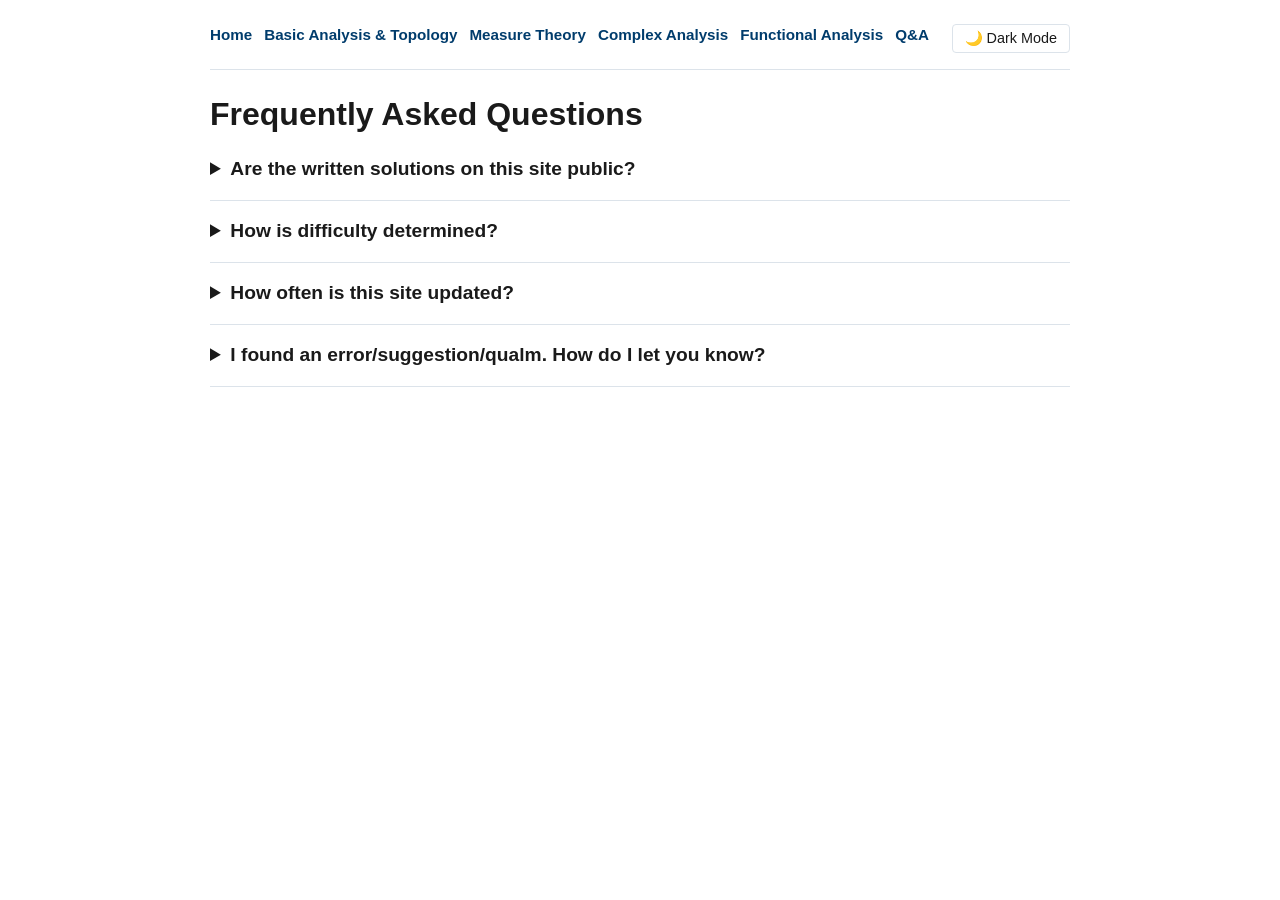
==== qa.html @ 052cbe57 "Figured out how to local host. Big commit. Added more information, addeed Q&A page, added dark mode," ====
<!DOCTYPE html>
<html lang="en">
<head>
<meta charset="UTF-8">
<title>Q&amp;A — Prelim Prep</title>
<meta name="viewport" content="width=device-width, initial-scale=1">
<link rel="stylesheet" href="assets/css/style.css">
</head>
<body>

<nav class="top-nav">
    <a href="index.html">Home</a>
    <a href="subjects/basic-analysis-topology.html">Basic Analysis &amp; Topology</a>
    <a href="subjects/measure-theory.html">Measure Theory</a>
    <a href="subjects/complex-analysis.html">Complex Analysis</a>
    <a href="subjects/functional-analysis.html">Functional Analysis</a>
    <a href="qa.html">Q&amp;A</a>
</nav>

<h1>Frequently Asked Questions</h1>

<details class="faq-item">
    <summary class="faq-question">Are the written solutions on this site public?</summary>
    <p class="faq-answer">No. Only problem statements, metadata (concepts, theorems, difficulty, author), and the tools built around them are public. Written solutions live in a private repository and are never published.</p>
</details>

<details class="faq-item">
    <summary class="faq-question">How is difficulty determined?</summary>
    <p class="faq-answer">Difficulty is obviously quite subjective. Something you may consider to be easy could be very difficult for someone else. However, for the sake of classification, I tried my best to assign difficulty in the following fashion:</p>
    <ul>
        <li>1: Extremely standard proofs or quick one-liners</li>
        <li>2: Proofs that are quick applications of a theorem or concept, or a semi-standard proof that is not too hard to remember</li>
        <li>3: Average difficulty. Probably uses a theorem or two, but applies the concepts in a standard way. Generally could be done if you encountered it for the first time. This should make up most questions</li>
        <li>4: Requires an idea that is not very obvious, is a bit long/involved, or is a long multi-step problem. Sometimes combines multiple ideas in one question, using multiple theorems/concepts</li>
        <li>5: Very long and/or requires ideas that are not clear or easy to see. Often more technically challenging, combine many different ideas, and often are proofs that would be difficult to come up with on your own without having seen it before.</li>
    </ul>
</details>

<details class="faq-item">
    <summary class="faq-question">How often is this site updated?</summary>
    <p class="faq-answer">Currently (as of September 9, 2026), I am trying to update it semi-frequently (at least once a week).</p>
</details>

<details class="faq-item">
    <summary class="faq-question">I found an error/suggestion/qualm. How do I let you know?</summary>
    <p class="faq-answer">Please email me at <a href="mailto:stgcook&ucsc.edu">stgcook&ucsc.edu</a>. Please be as specific as possible (title of the question, the line where you
            found the issue, etc.).</p>
</details>

<!--

<details class="faq-item">
    <summary class="faq-question">I found an error/suggestion/qualm. How do I let you know?</summary>

    <div class="faq-answer">
        <p>
            Let me know using the form below. Please be as specific as possible (title of the question, the line where you
            found the issue, etc.).
        </p>

        <form action="https://formspree.io/f/mvkodwba" method="POST">

            <label for="name">Name (optional)</label>
            <input type="text" id="name" name="name">

            <label for="email">Email (optional)</label>
            <input type="email" id="email" name="email">

            <label for="message">Error or suggestion</label>
            <textarea id="message" name="message" rows="6" required></textarea>

            <button type="submit">Send</button>
        </form>
    </div>
</details>

-->

<script src="assets/js/common.js"></script>

</body>
</html>
---- assets/css/style.css ----
:root {
    --bg: #ffffff;
    --panel-bg: #ffffff;
    --text: #1a1a1a;
    --text-muted: #6b7280;
    --border: #dce3ea;
    --accent: #003c6c;
    --accent-secondary: #fdc700;
    --accent-faint: #e3edf5;
    --track-bg: #eef0f3;
}

:root[data-theme="dark"] {
    --bg: #10161c;
    --panel-bg: #1a222c;
    --text: #e6eaee;
    --text-muted: #94a1ad;
    --border: #2a333d;
    --accent: #13a5dc;
    --accent-secondary: #fdc700;
    --accent-faint: #1e2a35;
    --track-bg: #202a34;
}

@media (prefers-color-scheme: dark) {
    :root:not([data-theme="light"]):not([data-theme="dark"]) {
        --bg: #10161c;
        --panel-bg: #1a222c;
        --text: #e6eaee;
        --text-muted: #94a1ad;
        --border: #2a333d;
        --accent: #13a5dc;
        --accent-secondary: #fdc700;
        --accent-faint: #1e2a35;
        --track-bg: #202a34;
    }
}

* { box-sizing: border-box; }

body {
    font-family: -apple-system, BlinkMacSystemFont, "Segoe UI", Roboto, sans-serif;
    max-width: 900px;
    margin: 0 auto;
    padding: 24px 20px 80px;
    color: var(--text);
    line-height: 1.5;
    background: var(--bg);
    transition: background-color 0.15s ease, color 0.15s ease;
}

h1, h2, h3, h4 { line-height: 1.25; }

a { color: var(--accent); }

nav.top-nav {
    display: flex;
    flex-wrap: wrap;
    gap: 12px;
    margin-bottom: 24px;
    padding-bottom: 16px;
    border-bottom: 1px solid var(--border);
}

nav.top-nav a {
    text-decoration: none;
    font-weight: 600;
    font-size: 0.95em;
}

section {
    margin-bottom: 36px;
}

/* ---------------- Checkbox filter section ---------------- */

details.filter-section {
    border: 1px solid var(--border);
    border-radius: 6px;
    padding: 10px;
    margin-bottom: 15px;
}

details.filter-section summary {
    font-weight: bold;
    cursor: pointer;
}

.filter-controls-row {
    display: flex;
    gap: 8px;
    margin: 8px 0;
    align-items: center;
}

.filter-controls-row input[type="text"] {
    flex: 1;
    box-sizing: border-box;
    padding: 4px 6px;
}

.filter-controls-row button {
    white-space: nowrap;
}

.checkbox-grid {
    display: grid;
    grid-template-columns: repeat(auto-fit, minmax(220px, 1fr));
    gap: 6px 20px;
    max-height: 220px;
    overflow-y: auto;
}

.checkbox-grid label {
    display: flex;
    align-items: center;
    gap: 6px;
    cursor: pointer;
}

/* ---------------- Bar chart ---------------- */

.bar-chart {
    display: flex;
    flex-direction: column;
    gap: 8px;
    margin-bottom: 20px;
}

.bar-row {
    display: flex;
    align-items: center;
    gap: 10px;
}

.bar-label {
    width: 240px;
    flex-shrink: 0;
    font-size: 0.85em;
    text-align: right;
    white-space: normal;
    overflow-wrap: break-word;
    line-height: 1.25;
    min-height: 2.15em;
    display: flex;
    align-items: center;
    justify-content: flex-end;
}

.bar-track {
    flex: 1;
    background-color: var(--track-bg);
    border-radius: 4px;
    overflow: hidden;
    height: 18px;
    display: flex;
}

.bar-fill {
    height: 100%;
    background-color: var(--accent);
    border-radius: 4px;
}

.bar-fill.secondary {
    background-color: var(--text-muted);
    opacity: 0.4;
}

.bar-value {
    width: 100px;
    flex-shrink: 0;
    font-size: 0.85em;
    color: var(--text-muted);
}

/* ---------------- Table ---------------- */

table {
    width: 100%;
    border-collapse: collapse;
    font-size: 0.9em;
}

th, td {
    text-align: left;
    padding: 6px 8px;
    border-bottom: 1px solid var(--border);
}

th {
    cursor: pointer;
    user-select: none;
    white-space: nowrap;
}

th:hover { color: var(--accent); }

/* ---------------- Generic form controls ---------------- */

select, input[type="number"], input[type="text"] {
    font-family: inherit;
    font-size: 0.9em;
    padding: 4px 6px;
    border: 1px solid var(--border);
    border-radius: 4px;
    background: var(--panel-bg);
    color: var(--text);
}

button {
    font-family: inherit;
    font-size: 0.9em;
    padding: 5px 12px;
    border: 1px solid var(--border);
    border-radius: 4px;
    background: var(--panel-bg);
    color: var(--text);
    cursor: pointer;
}

button:hover { background: var(--accent-faint); }

.control-row {
    display: flex;
    align-items: center;
    gap: 8px;
    margin-bottom: 12px;
}

.muted-italic {
    font-style: italic;
    color: var(--text-muted);
}

/* ---------------- Modal ---------------- */

.modal-backdrop {
    position: fixed;
    inset: 0;
    background: rgba(0,0,0,0.5);
    display: flex;
    align-items: center;
    justify-content: center;
    z-index: 1000;
}

.modal-box {
    background: var(--panel-bg);
    max-width: 800px;
    width: 92%;
    max-height: 85vh;
    overflow-y: auto;
    overflow-x: auto;
    border-radius: 8px;
    padding: 24px;
    position: relative;
}

.modal-close {
    position: absolute;
    top: 10px;
    right: 14px;
    cursor: pointer;
    font-size: 1.3em;
    background: none;
    border: none;
    color: var(--text-muted);
}

.statement-parts {
    margin: 8px 0;
}

.statement-part {
    margin: 2px 0 2px 20px;
}

.instructions-block {
    margin-top: 24px;
    padding-top: 16px;
    border-top: 1px solid var(--border);
    font-size: 0.9em;
}

.instructions-block details {
    margin-top: 8px;
}

.instructions-block ul ul {
    margin-top: 4px;
}

.modal-meta {
    font-size: 0.85em;
    color: var(--text-muted);
    margin-bottom: 12px;
}

.result-list {
    padding-left: 20px;
}

.result-list a {
    font-weight: bold;
    cursor: pointer;
}

.theme-toggle {
    margin-left: auto;
}

.faq-item {
    margin-bottom: 16px;
    border-bottom: 1px solid var(--border);
    padding-bottom: 16px;
}

.faq-question {
    font-weight: bold;
    font-size: 1.2em;
    cursor: pointer;
}

.faq-answer {
    margin: 10px 0 0;
    color: var(--text);
}
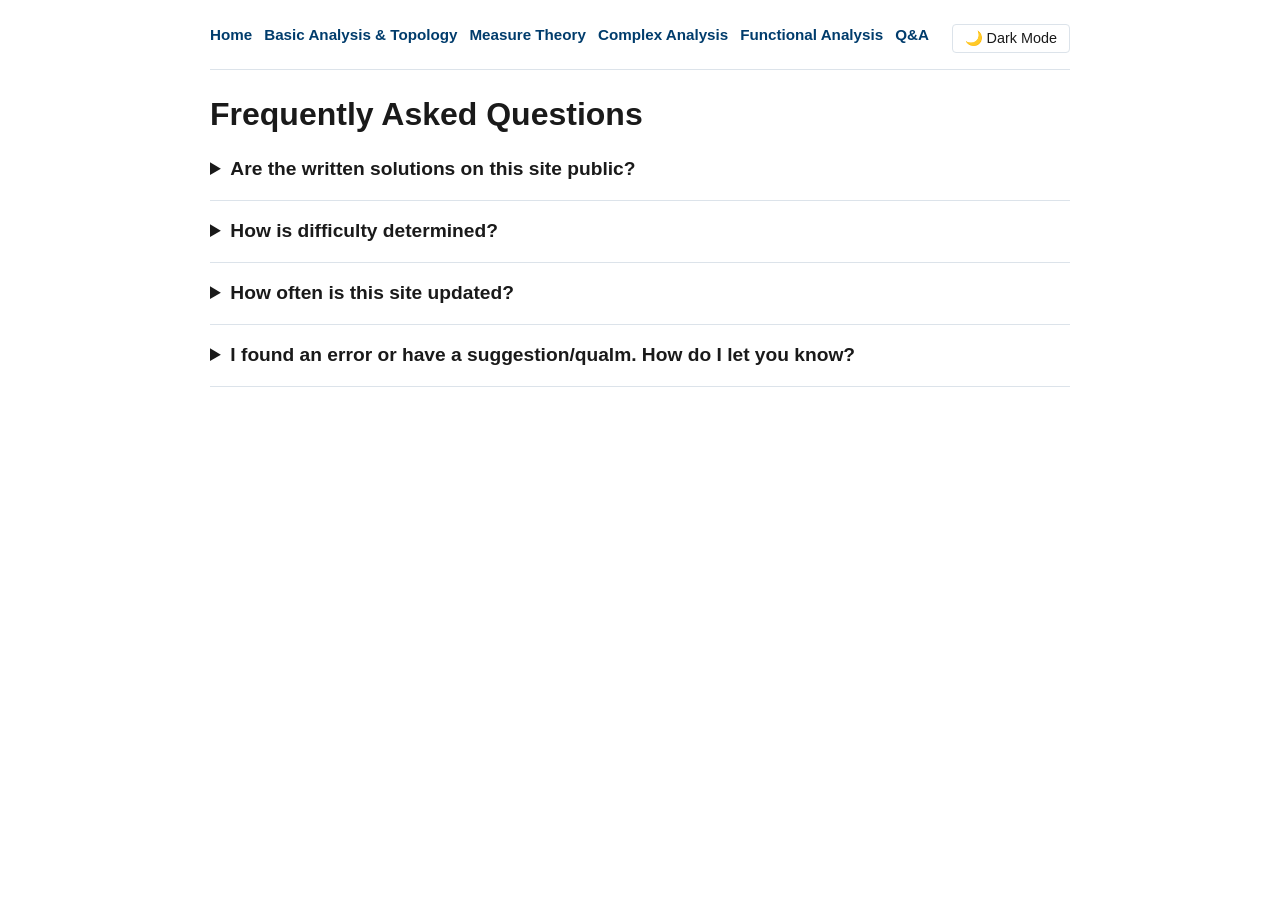
==== commit e58aa612: "fixed text for last FAQ question" ====
--- a/qa.html
+++ b/qa.html
@@ -42,7 +42,7 @@
 </details>
 
 <details class="faq-item">
-    <summary class="faq-question">I found an error/suggestion/qualm. How do I let you know?</summary>
+    <summary class="faq-question">I found an error or have a suggestion/qualm. How do I let you know?</summary>
     <p class="faq-answer">Please email me at <a href="mailto:stgcook&ucsc.edu">stgcook&ucsc.edu</a>. Please be as specific as possible (title of the question, the line where you
             found the issue, etc.).</p>
 </details>
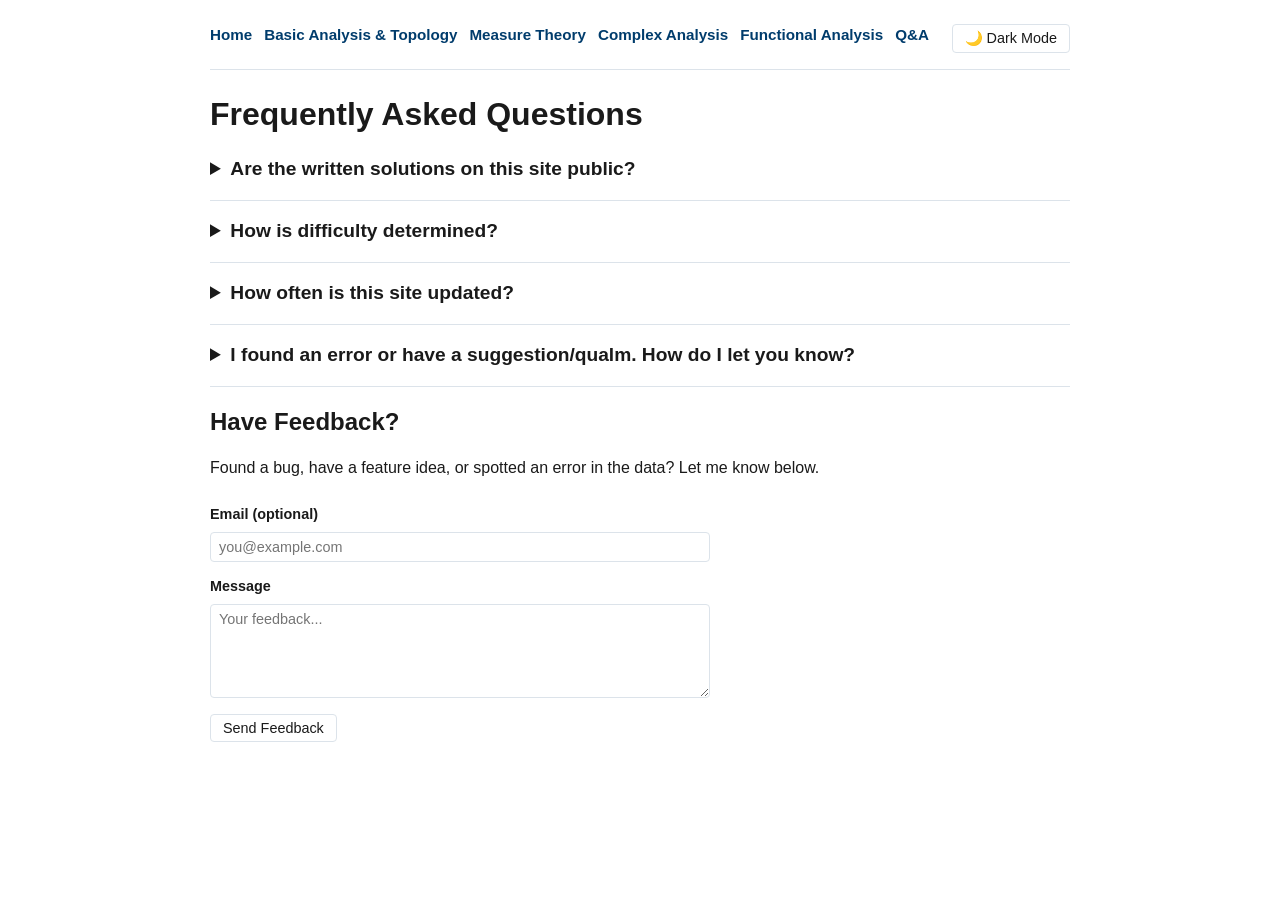
==== commit 26884aeb: "added form submission, trying to fix bugs" ====
--- a/qa.html
+++ b/qa.html
@@ -43,7 +43,7 @@
 
 <details class="faq-item">
     <summary class="faq-question">I found an error or have a suggestion/qualm. How do I let you know?</summary>
-    <p class="faq-answer">Please email me at <a href="mailto:stgcook&ucsc.edu">stgcook&ucsc.edu</a>. Please be as specific as possible (title of the question, the line where you
+    <p class="faq-answer">I have added a form below. Please feel free to send me anything you find (bugs, typos, whatever)! Please be as specific as possible (title of the question, the line where you
             found the issue, etc.).</p>
 </details>
 
@@ -76,7 +76,26 @@
 
 -->
 
+
+<h2>Have Feedback?</h2>
+    <p>Found a bug, have a feature idea, or spotted an error in the data? Let me know below.</p>
+
+    <form id="feedback-form" action="https://formspree.io/f/mvkodwba" method="POST" class="feedback-form">
+        <label for="feedback-email">Email (optional)</label>
+        <input type="email" id="feedback-email" name="email" placeholder="you@example.com">
+
+        <label for="feedback-message">Message</label>
+        <textarea id="feedback-message" name="message" rows="5" required placeholder="Your feedback..."></textarea>
+
+        <button type="submit">Send Feedback</button>
+    </form>
+
+    <div id="feedback-result" class="muted-italic"></div>
+
+
 <script src="assets/js/common.js"></script>
+<script src="assets/js/common.js"></script>
+<script src="assets/js/qa.js"></script>
 
 </body>
 </html>
--- a/assets/css/style.css
+++ b/assets/css/style.css
@@ -325,4 +325,49 @@
 .faq-answer {
     margin: 10px 0 0;
     color: var(--text);
+}
+
+.feedback-section {
+    margin-top: 40px;
+    padding-top: 24px;
+    border-top: 1px solid var(--border);
+}
+
+.feedback-form {
+    display: flex;
+    flex-direction: column;
+    gap: 6px;
+    max-width: 500px;
+}
+
+.feedback-form label {
+    font-weight: 600;
+    font-size: 0.9em;
+    margin-top: 8px;
+}
+
+.feedback-form input,
+.feedback-form textarea {
+    font-family: inherit;
+    font-size: 0.9em;
+    padding: 6px 8px;
+    border: 1px solid var(--border);
+    border-radius: 4px;
+    background: var(--panel-bg);
+    color: var(--text);
+    resize: vertical;
+}
+
+.feedback-form button {
+    align-self: flex-start;
+    margin-top: 10px;
+}
+
+#feedback-result {
+    margin-top: 10px;
+}
+
+.feedback-form button:disabled {
+    opacity: 0.6;
+    cursor: not-allowed;
 }
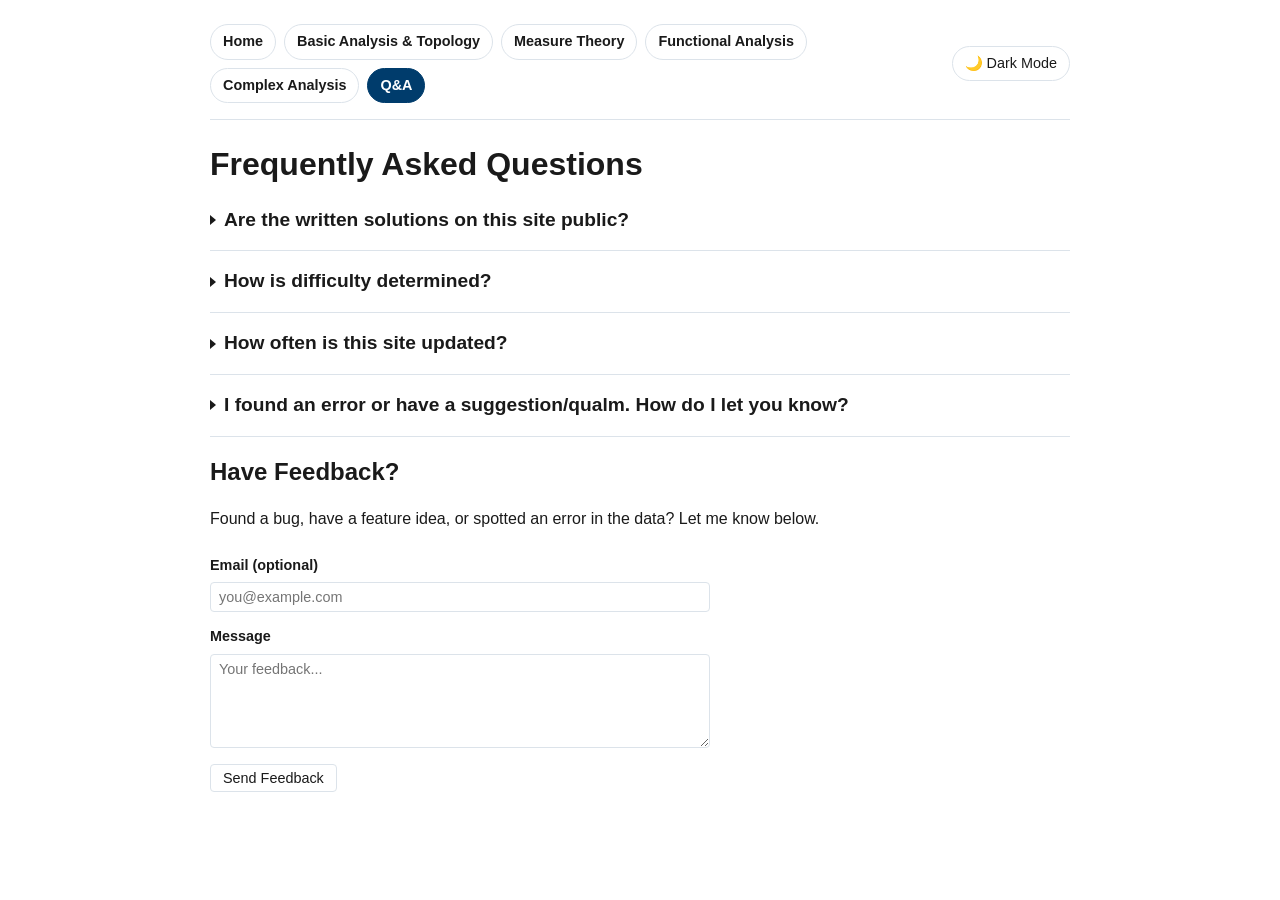
==== commit 8c3fd41c: "fixed nav bar" ====
--- a/qa.html
+++ b/qa.html
@@ -9,12 +9,14 @@
 <body>
 
 <nav class="top-nav">
-    <a href="index.html">Home</a>
-    <a href="subjects/basic-analysis-topology.html">Basic Analysis &amp; Topology</a>
-    <a href="subjects/measure-theory.html">Measure Theory</a>
-    <a href="subjects/complex-analysis.html">Complex Analysis</a>
-    <a href="subjects/functional-analysis.html">Functional Analysis</a>
-    <a href="qa.html">Q&amp;A</a>
+    <div class="nav-links">
+        <a href="index.html">Home</a>
+        <a href="subjects/basic-analysis-topology.html">Basic Analysis &amp; Topology</a>
+        <a href="subjects/measure-theory.html">Measure Theory</a>
+        <a href="subjects/functional-analysis.html">Functional Analysis</a>
+        <a href="subjects/complex-analysis.html">Complex Analysis</a>
+        <a href="qa.html" class="active">Q&amp;A</a>
+    </div>
 </nav>
 
 <h1>Frequently Asked Questions</h1>
--- a/assets/css/style.css
+++ b/assets/css/style.css
@@ -53,19 +53,83 @@
 
 a { color: var(--accent); }
 
+summary {
+    display: flex;
+    align-items: center;
+    gap: 8px;
+    cursor: pointer;
+    list-style: none;
+    padding: 4px 8px;
+    margin: -4px -8px;
+    border-radius: 6px;
+    transition: background-color 0.15s ease, color 0.15s ease;
+}
+
+summary::-webkit-details-marker {
+    display: none;
+}
+
+summary::before {
+    content: "";
+    display: inline-block;
+    width: 0;
+    height: 0;
+    border-top: 5px solid transparent;
+    border-bottom: 5px solid transparent;
+    border-left: 6px solid currentColor;
+    flex-shrink: 0;
+    transition: transform 0.15s ease;
+}
+
+details[open] > summary::before {
+    transform: rotate(90deg);
+}
+
+summary:hover {
+    background-color: var(--accent-faint);
+}
+
+details[open] > summary {
+    color: var(--accent);
+}
+
 nav.top-nav {
     display: flex;
-    flex-wrap: wrap;
-    gap: 12px;
+    align-items: center;
+    justify-content: space-between;
+    gap: 8px;
     margin-bottom: 24px;
     padding-bottom: 16px;
     border-bottom: 1px solid var(--border);
 }
 
+.nav-links {
+    display: flex;
+    flex-wrap: wrap;
+    gap: 8px;
+}
+
 nav.top-nav a {
     text-decoration: none;
     font-weight: 600;
-    font-size: 0.95em;
+    font-size: 0.9em;
+    padding: 6px 12px;
+    border: 1px solid var(--border);
+    border-radius: 20px;
+    color: var(--text);
+    transition: background-color 0.15s ease, border-color 0.15s ease, color 0.15s ease;
+}
+
+nav.top-nav a:hover {
+    background-color: var(--accent-faint);
+    border-color: var(--accent);
+    color: var(--accent);
+}
+
+nav.top-nav a.active {
+    background-color: var(--accent);
+    border-color: var(--accent);
+    color: #fff;
 }
 
 section {
@@ -307,7 +371,22 @@
 }
 
 .theme-toggle {
-    margin-left: auto;
+    font-size: 0.9em;
+    line-height: 1.5;
+    padding: 6px 12px;
+    border: 1px solid var(--border);
+    border-radius: 20px;
+    color: var(--text);
+    background: transparent;
+    -webkit-appearance: none;
+    appearance: none;
+    flex-shrink: 0;
+}
+
+.theme-toggle:hover {
+    background-color: var(--accent-faint);
+    border-color: var(--accent);
+    color: var(--accent);
 }
 
 .faq-item {
